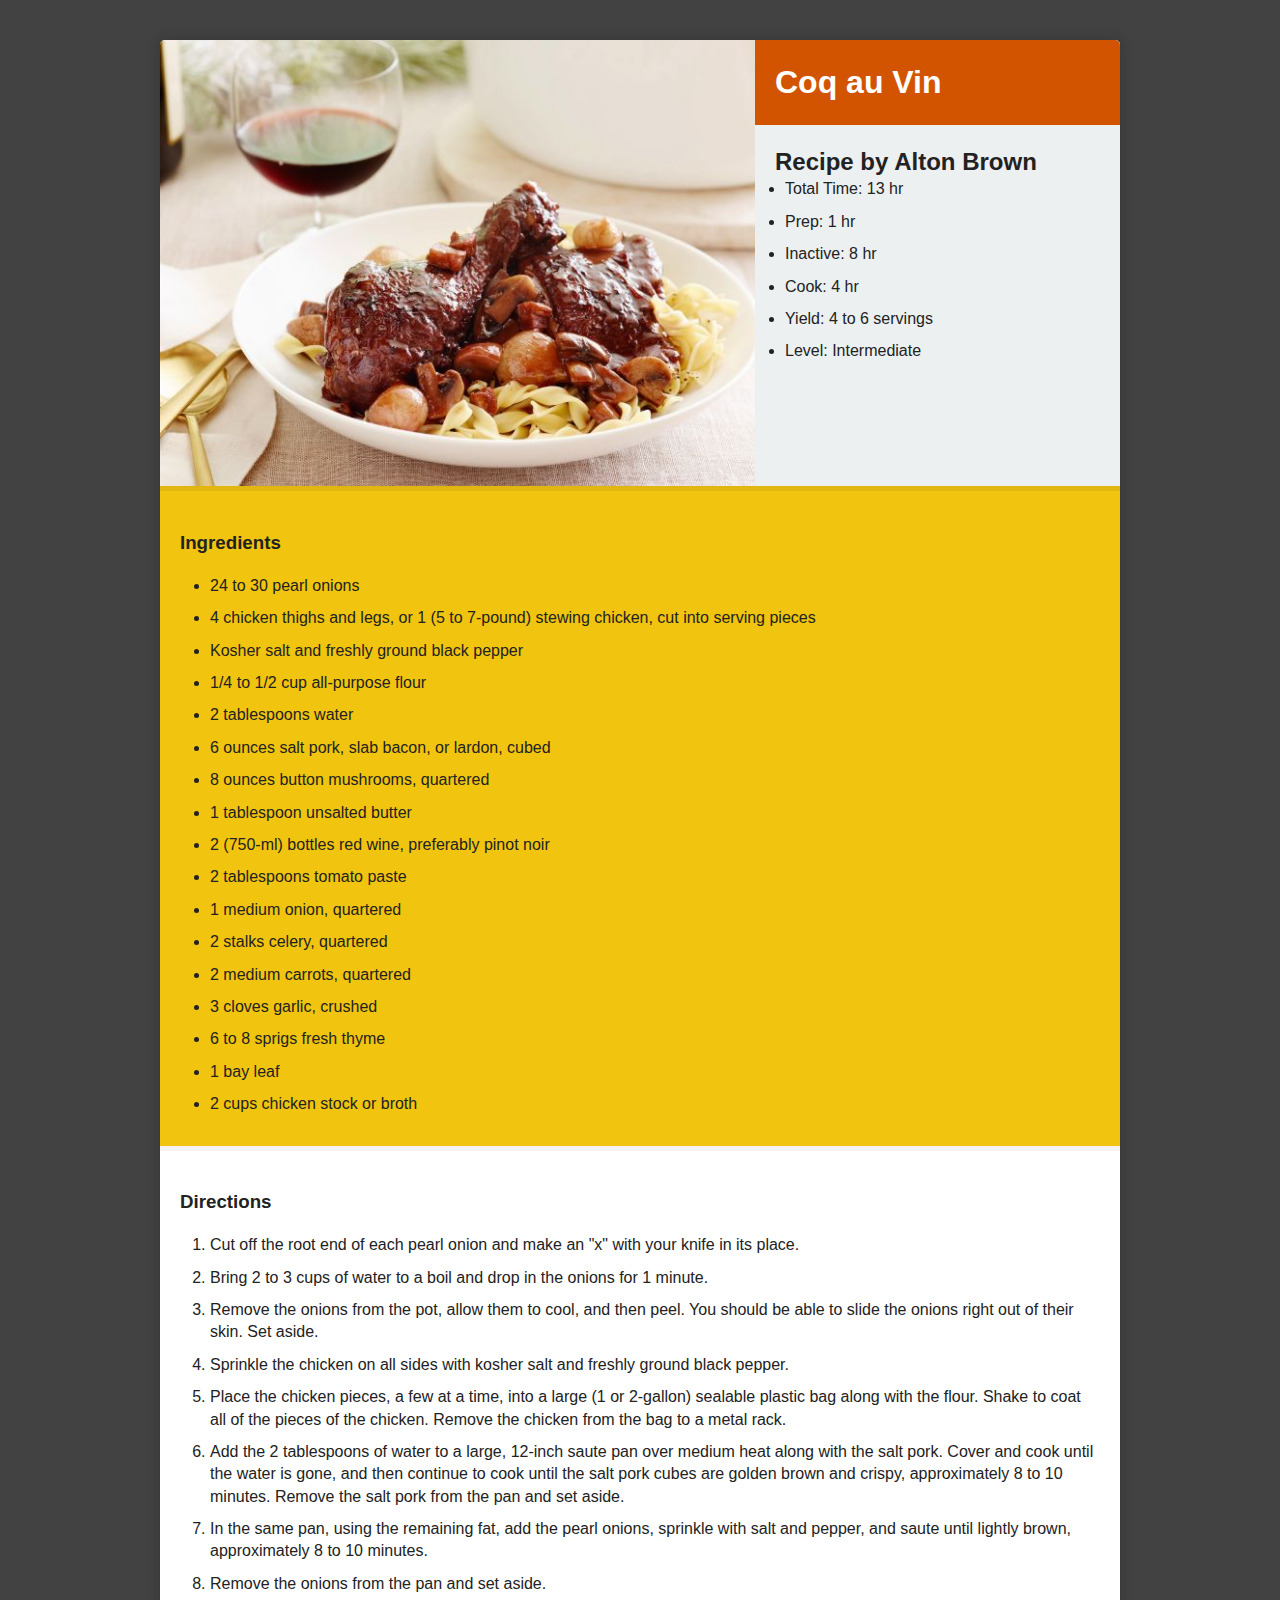
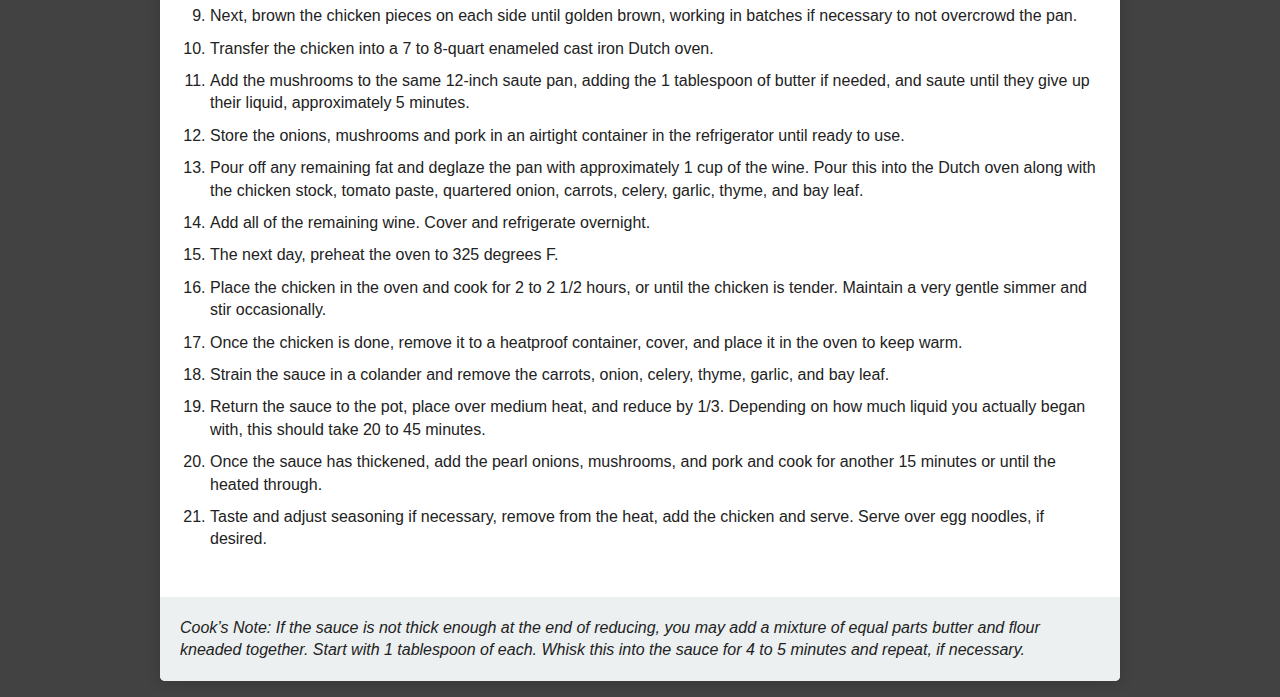
==== Week5/Homework/index.html @ 38131bc8 "week 5 init" ====
<!DOCTYPE html>
<!--[if lt IE 7]>      <html class="no-js lt-ie9 lt-ie8 lt-ie7"> <![endif]-->
<!--[if IE 7]>         <html class="no-js lt-ie9 lt-ie8"> <![endif]-->
<!--[if IE 8]>         <html class="no-js lt-ie9"> <![endif]-->
<!--[if gt IE 8]><!--> <html class="no-js"> <!--<![endif]-->
    <head>
        <meta charset="utf-8">
        <meta http-equiv="X-UA-Compatible" content="IE=edge">
        <title>Coq au Vin</title>
        <meta name="description" content="">
        <meta name="viewport" content="width=device-width, initial-scale=1">

        <!-- Place favicon.ico and apple-touch-icon.png in the root directory -->

        <link rel="stylesheet" href="css/normalize.css">
        <link rel="stylesheet" href="css/main.css">
        <link href="https://maxcdn.bootstrapcdn.com/font-awesome/4.2.0/css/font-awesome.min.css" rel="stylesheet">
        <script src="js/vendor/modernizr-2.6.2.min.js"></script>
    </head>
    <body>
      <div class="wrap">
        <article class="recipe" id="recipe-1">
          <img src="img/cav.jpeg"></img>
          <!-- Food Network: http://www.foodnetwork.com/recipes/alton-brown/coq-au-vin-recipe.html-->
          <section class="recipe-meta">
            <h1>
              <a href="http://www.foodnetwork.com/recipes/alton-brown/coq-au-vin-recipe.html">
                Coq au Vin
              </a>
            </h1>
            <h2>Recipe by Alton Brown</h2>


            <ul id="recipe-time">
              <li>Total Time: 13 hr</li>
              <li>Prep: 1 hr</li>
              <li>Inactive: 8 hr</li>
              <li>Cook: 4 hr</li>
            </ul>
            <ul>
              <li>Yield: 4 to 6 servings</li>
              <li>Level: Intermediate</li>
            </ul>
          </section>

          <section class="ingredients">
            <h3>Ingredients</h3>

            <ul id="ingredients">
              <li>24 to 30 pearl onions</li>
              <li>4 chicken thighs and legs, or 1 (5 to 7-pound) stewing chicken, cut into serving pieces</li>
              <li>Kosher salt and freshly ground black pepper</li>
              <li>1/4 to 1/2 cup all-purpose flour</li>
              <li>2 tablespoons water</li>
              <li>6 ounces salt pork, slab bacon, or lardon, cubed</li>
              <li>8 ounces button mushrooms, quartered</li>
              <li>1 tablespoon unsalted butter</li>
              <li>2 (750-ml) bottles red wine, preferably pinot noir</li>
              <li>2 tablespoons tomato paste</li>
              <li>1 medium onion, quartered</li>
              <li>2 stalks celery, quartered</li>
              <li>2 medium carrots, quartered</li>
              <li>3 cloves garlic, crushed</li>
              <li>6 to 8 sprigs fresh thyme</li>
              <li>1 bay leaf</li>
              <li>2 cups chicken stock or broth</li>
            </ul>
          </section>


          <section class="directions">
            <h3>Directions</h3>

            <ol>
              <li>Cut off the root end of each pearl onion and make an "x" with your knife in its place.</li>
              <li>Bring 2 to 3 cups of water to a boil and drop in the onions for 1 minute.</li>
              <li>Remove the onions from the pot, allow them to cool, and then peel. You should be able to slide the onions right out of their skin. Set aside.</li>
              <li>Sprinkle the chicken on all sides with kosher salt and freshly ground black pepper.</li>
              <li>Place the chicken pieces, a few at a time, into a large (1 or 2-gallon) sealable plastic bag along with the flour. Shake to coat all of the pieces of the chicken. Remove the chicken from the bag to a metal rack.</li>
              <li>Add the 2 tablespoons of water to a large, 12-inch saute pan over medium heat along with the salt pork. Cover and cook until the water is gone, and then continue to cook until the salt pork cubes are golden brown and crispy, approximately 8 to 10 minutes. Remove the salt pork from the pan and set aside.</li>
              <li>In the same pan, using the remaining fat, add the pearl onions, sprinkle with salt and pepper, and saute until lightly brown, approximately 8 to 10 minutes.</li>
              <li>Remove the onions from the pan and set aside.</li>
              <li>Next, brown the chicken pieces on each side until golden brown, working in batches if necessary to not overcrowd the pan.</li>
              <li>Transfer the chicken into a 7 to 8-quart enameled cast iron Dutch oven.</li>
              <li>Add the mushrooms to the same 12-inch saute pan, adding the 1 tablespoon of butter if needed, and saute until they give up their liquid, approximately 5 minutes.</li>
              <li>Store the onions, mushrooms and pork in an airtight container in the refrigerator until ready to use.</li>
              <li>Pour off any remaining fat and deglaze the pan with approximately 1 cup of the wine. Pour this into the Dutch oven along with the chicken stock, tomato paste, quartered onion, carrots, celery, garlic, thyme, and bay leaf.</li>
              <li>Add all of the remaining wine. Cover and refrigerate overnight.</li>
              <li>The next day, preheat the oven to 325 degrees F.</li>
              <li>Place the chicken in the oven and cook for 2 to 2 1/2 hours, or until the chicken is tender. Maintain a very gentle simmer and stir occasionally.</li>
              <li>Once the chicken is done, remove it to a heatproof container, cover, and place it in the oven to keep warm.</li>
              <li>Strain the sauce in a colander and remove the carrots, onion, celery, thyme, garlic, and bay leaf.</li>
              <li>Return the sauce to the pot, place over medium heat, and reduce by 1/3. Depending on how much liquid you actually began with, this should take 20 to 45 minutes.</li>
              <li>Once the sauce has thickened, add the pearl onions, mushrooms, and pork and cook for another 15 minutes or until the heated through.</li>
              <li>Taste and adjust seasoning if necessary, remove from the heat, add the chicken and serve. Serve over egg noodles, if desired.</li>
            </ol>
          </section>

          <p class="note"><em>
            Cook’s Note: If the sauce is not thick enough at the end of reducing, you may add a mixture of equal parts butter and flour kneaded together. Start with 1 tablespoon of each. Whisk this into the sauce for 4 to 5 minutes and repeat, if necessary.
          </em></p>

        </article>

      </div>
        <script src="https://ajax.googleapis.com/ajax/libs/jquery/1.10.2/jquery.min.js"></script>
        <script>window.jQuery || document.write('<script src="js/vendor/jquery-1.10.2.min.js"><\/script>')</script>
        <script src="js/plugins.js"></script>
        <script src="js/main.js"></script>

    </body>
</html>
---- Week5/Homework/css/main.css ----
/*! HTML5 Boilerplate v4.3.0 | MIT License | http://h5bp.com/ */

/*
 * What follows is the result of much research on cross-browser styling.
 * Credit left inline and big thanks to Nicolas Gallagher, Jonathan Neal,
 * Kroc Camen, and the H5BP dev community and team.
 */

/* ==========================================================================
   Base styles: opinionated defaults
   ========================================================================== */

html,
button,
input,
select,
textarea {
    color: #222;
}

html {
    font-size: 1em;
    line-height: 1.4;
}

/*
 * Remove text-shadow in selection highlight: h5bp.com/i
 * These selection rule sets have to be separate.
 * Customize the background color to match your design.
 */

::-moz-selection {
    background: #b3d4fc;
    text-shadow: none;
}

::selection {
    background: #b3d4fc;
    text-shadow: none;
}

/*
 * A better looking default horizontal rule
 */

hr {
    display: block;
    height: 1px;
    border: 0;
    border-top: 1px solid #ccc;
    margin: 1em 0;
    padding: 0;
}

/*
 * Remove the gap between images, videos, audio and canvas and the bottom of
 * their containers: h5bp.com/i/440
 */

audio,
canvas,
img,
video {
    vertical-align: middle;
}

/*
 * Remove default fieldset styles.
 */

fieldset {
    border: 0;
    margin: 0;
    padding: 0;
}

/*
 * Allow only vertical resizing of textareas.
 */

textarea {
    resize: vertical;
}

/* ==========================================================================
   Browse Happy prompt
   ========================================================================== */

.browsehappy {
    margin: 0.2em 0;
    background: #ccc;
    color: #000;
    padding: 0.2em 0;
}

/* ==========================================================================
   Author's custom styles
   ========================================================================== */

body {
  background: #424242;
}

.wrap {
  margin: 0 auto;
  width: 960px;
}

.recipe {
  background: #fff;
  border-radius: 5px;
  box-shadow: 0 0 15px rgba(0,0,0,.2);
  margin-top: 40px;
}

.recipe img {
  display: block;
  width: 595px;
  float: left;
  border-top-left-radius: 5px;
}

.recipe-meta {
  float: left;
  width: 365px;
  height: 446px;
  background: #ecf0f1;
  border-top-right-radius: 5px;
}

.recipe-meta h1 {
  background: #d35400;
  padding: 20px;
  margin: 0;
  color: #fff;
  border-top-right-radius: 5px;
}

.recipe-meta a {
  color: #fff;
  text-decoration: none;
}

.recipe-meta h2, .recipe-meta p {
  margin: 20px 0 0 0;
  padding: 0 20px;
}

.ingredients {
  clear: both;
  padding: 20px;
  background: #f1c40f;
  border-top: 5px solid #e1b70f;
}

.directions {
  padding: 20px;
  border-top: 5px solid #f3f3f3;
}

ul, ol {
  padding: 0;
  margin: 0 0 0 30px;
}

li {
  margin: 0 0 10px 0;
  padding: 0;
}

.note {
  background: #ecf0f1;
  padding: 20px;
  border-bottom-left-radius: 5px;
  border-bottom-right-radius: 5px;
}








/* ==========================================================================
   Helper classes
   ========================================================================== */

/*
 * Image replacement
 */

.ir {
    background-color: transparent;
    border: 0;
    overflow: hidden;
    /* IE 6/7 fallback */
    *text-indent: -9999px;
}

.ir:before {
    content: "";
    display: block;
    width: 0;
    height: 150%;
}

/*
 * Hide from both screenreaders and browsers: h5bp.com/u
 */

.hidden {
    display: none !important;
    visibility: hidden;
}

/*
 * Hide only visually, but have it available for screenreaders: h5bp.com/v
 */

.visuallyhidden {
    border: 0;
    clip: rect(0 0 0 0);
    height: 1px;
    margin: -1px;
    overflow: hidden;
    padding: 0;
    position: absolute;
    width: 1px;
}

/*
 * Extends the .visuallyhidden class to allow the element to be focusable
 * when navigated to via the keyboard: h5bp.com/p
 */

.visuallyhidden.focusable:active,
.visuallyhidden.focusable:focus {
    clip: auto;
    height: auto;
    margin: 0;
    overflow: visible;
    position: static;
    width: auto;
}

/*
 * Hide visually and from screenreaders, but maintain layout
 */

.invisible {
    visibility: hidden;
}

/*
 * Clearfix: contain floats
 *
 * For modern browsers
 * 1. The space content is one way to avoid an Opera bug when the
 *    `contenteditable` attribute is included anywhere else in the document.
 *    Otherwise it causes space to appear at the top and bottom of elements
 *    that receive the `clearfix` class.
 * 2. The use of `table` rather than `block` is only necessary if using
 *    `:before` to contain the top-margins of child elements.
 */

.clearfix:before,
.clearfix:after {
    content: " "; /* 1 */
    display: table; /* 2 */
}

.clearfix:after {
    clear: both;
}

/*
 * For IE 6/7 only
 * Include this rule to trigger hasLayout and contain floats.
 */

.clearfix {
    *zoom: 1;
}

/* ==========================================================================
   EXAMPLE Media Queries for Responsive Design.
   These examples override the primary ('mobile first') styles.
   Modify as content requires.
   ========================================================================== */

@media only screen and (min-width: 35em) {
    /* Style adjustments for viewports that meet the condition */
}

@media print,
       (-o-min-device-pixel-ratio: 5/4),
       (-webkit-min-device-pixel-ratio: 1.25),
       (min-resolution: 120dpi) {
    /* Style adjustments for high resolution devices */
}

/* ==========================================================================
   Print styles.
   Inlined to avoid required HTTP connection: h5bp.com/r
   ========================================================================== */

@media print {
    * {
        background: transparent !important;
        color: #000 !important; /* Black prints faster: h5bp.com/s */
        box-shadow: none !important;
        text-shadow: none !important;
    }

    a,
    a:visited {
        text-decoration: underline;
    }

    a[href]:after {
        content: " (" attr(href) ")";
    }

    abbr[title]:after {
        content: " (" attr(title) ")";
    }

    /*
     * Don't show links for images, or javascript/internal links
     */

    .ir a:after,
    a[href^="javascript:"]:after,
    a[href^="#"]:after {
        content: "";
    }

    pre,
    blockquote {
        border: 1px solid #999;
        page-break-inside: avoid;
    }

    thead {
        display: table-header-group; /* h5bp.com/t */
    }

    tr,
    img {
        page-break-inside: avoid;
    }

    img {
        max-width: 100% !important;
    }

    @page {
        margin: 0.5cm;
    }

    p,
    h2,
    h3 {
        orphans: 3;
        widows: 3;
    }

    h2,
    h3 {
        page-break-after: avoid;
    }
}
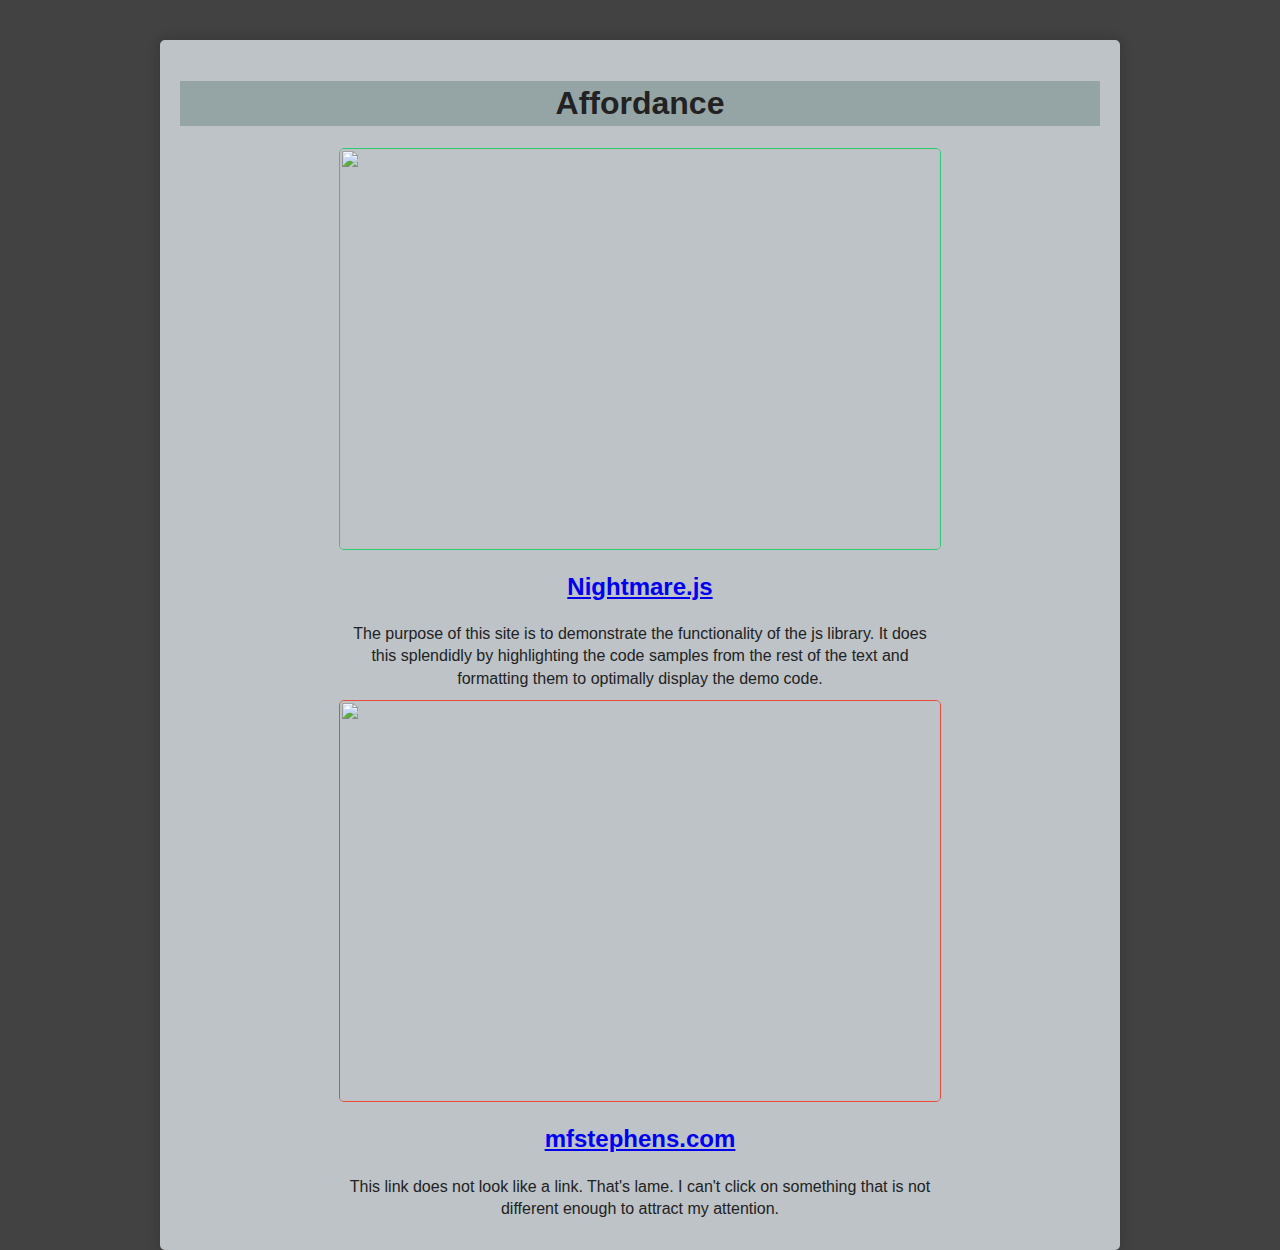
==== commit 81894461: "work done during lab" ====
--- a/Week5/Homework/index.html
+++ b/Week5/Homework/index.html
@@ -6,7 +6,7 @@
     <head>
         <meta charset="utf-8">
         <meta http-equiv="X-UA-Compatible" content="IE=edge">
-        <title>Coq au Vin</title>
+        <title>Design Principles</title>
         <meta name="description" content="">
         <meta name="viewport" content="width=device-width, initial-scale=1">
 
@@ -19,86 +19,28 @@
     </head>
     <body>
       <div class="wrap">
-        <article class="recipe" id="recipe-1">
-          <img src="img/cav.jpeg"></img>
-          <!-- Food Network: http://www.foodnetwork.com/recipes/alton-brown/coq-au-vin-recipe.html-->
-          <section class="recipe-meta">
-            <h1>
-              <a href="http://www.foodnetwork.com/recipes/alton-brown/coq-au-vin-recipe.html">
-                Coq au Vin
-              </a>
-            </h1>
-            <h2>Recipe by Alton Brown</h2>
+        <article class="design-principle">
+          <h1>Affordance</h1>
 
+          <img class="good" src="http://images.sciencedaily.com/2014/01/140127164807-large.jpg" />
+          <h2>
+            <a href="http://www.nightmarejs.org/">
+              Nightmare.js
+            </a>
+          </h2>
+          <p>
+            The purpose of this site is to demonstrate the functionality of the js library. It does this splendidly by highlighting the code samples from the rest of the text and formatting them to optimally display the demo code.
+          </p>
 
-            <ul id="recipe-time">
-              <li>Total Time: 13 hr</li>
-              <li>Prep: 1 hr</li>
-              <li>Inactive: 8 hr</li>
-              <li>Cook: 4 hr</li>
-            </ul>
-            <ul>
-              <li>Yield: 4 to 6 servings</li>
-              <li>Level: Intermediate</li>
-            </ul>
-          </section>
-
-          <section class="ingredients">
-            <h3>Ingredients</h3>
-
-            <ul id="ingredients">
-              <li>24 to 30 pearl onions</li>
-              <li>4 chicken thighs and legs, or 1 (5 to 7-pound) stewing chicken, cut into serving pieces</li>
-              <li>Kosher salt and freshly ground black pepper</li>
-              <li>1/4 to 1/2 cup all-purpose flour</li>
-              <li>2 tablespoons water</li>
-              <li>6 ounces salt pork, slab bacon, or lardon, cubed</li>
-              <li>8 ounces button mushrooms, quartered</li>
-              <li>1 tablespoon unsalted butter</li>
-              <li>2 (750-ml) bottles red wine, preferably pinot noir</li>
-              <li>2 tablespoons tomato paste</li>
-              <li>1 medium onion, quartered</li>
-              <li>2 stalks celery, quartered</li>
-              <li>2 medium carrots, quartered</li>
-              <li>3 cloves garlic, crushed</li>
-              <li>6 to 8 sprigs fresh thyme</li>
-              <li>1 bay leaf</li>
-              <li>2 cups chicken stock or broth</li>
-            </ul>
-          </section>
-
-
-          <section class="directions">
-            <h3>Directions</h3>
-
-            <ol>
-              <li>Cut off the root end of each pearl onion and make an "x" with your knife in its place.</li>
-              <li>Bring 2 to 3 cups of water to a boil and drop in the onions for 1 minute.</li>
-              <li>Remove the onions from the pot, allow them to cool, and then peel. You should be able to slide the onions right out of their skin. Set aside.</li>
-              <li>Sprinkle the chicken on all sides with kosher salt and freshly ground black pepper.</li>
-              <li>Place the chicken pieces, a few at a time, into a large (1 or 2-gallon) sealable plastic bag along with the flour. Shake to coat all of the pieces of the chicken. Remove the chicken from the bag to a metal rack.</li>
-              <li>Add the 2 tablespoons of water to a large, 12-inch saute pan over medium heat along with the salt pork. Cover and cook until the water is gone, and then continue to cook until the salt pork cubes are golden brown and crispy, approximately 8 to 10 minutes. Remove the salt pork from the pan and set aside.</li>
-              <li>In the same pan, using the remaining fat, add the pearl onions, sprinkle with salt and pepper, and saute until lightly brown, approximately 8 to 10 minutes.</li>
-              <li>Remove the onions from the pan and set aside.</li>
-              <li>Next, brown the chicken pieces on each side until golden brown, working in batches if necessary to not overcrowd the pan.</li>
-              <li>Transfer the chicken into a 7 to 8-quart enameled cast iron Dutch oven.</li>
-              <li>Add the mushrooms to the same 12-inch saute pan, adding the 1 tablespoon of butter if needed, and saute until they give up their liquid, approximately 5 minutes.</li>
-              <li>Store the onions, mushrooms and pork in an airtight container in the refrigerator until ready to use.</li>
-              <li>Pour off any remaining fat and deglaze the pan with approximately 1 cup of the wine. Pour this into the Dutch oven along with the chicken stock, tomato paste, quartered onion, carrots, celery, garlic, thyme, and bay leaf.</li>
-              <li>Add all of the remaining wine. Cover and refrigerate overnight.</li>
-              <li>The next day, preheat the oven to 325 degrees F.</li>
-              <li>Place the chicken in the oven and cook for 2 to 2 1/2 hours, or until the chicken is tender. Maintain a very gentle simmer and stir occasionally.</li>
-              <li>Once the chicken is done, remove it to a heatproof container, cover, and place it in the oven to keep warm.</li>
-              <li>Strain the sauce in a colander and remove the carrots, onion, celery, thyme, garlic, and bay leaf.</li>
-              <li>Return the sauce to the pot, place over medium heat, and reduce by 1/3. Depending on how much liquid you actually began with, this should take 20 to 45 minutes.</li>
-              <li>Once the sauce has thickened, add the pearl onions, mushrooms, and pork and cook for another 15 minutes or until the heated through.</li>
-              <li>Taste and adjust seasoning if necessary, remove from the heat, add the chicken and serve. Serve over egg noodles, if desired.</li>
-            </ol>
-          </section>
-
-          <p class="note"><em>
-            Cook’s Note: If the sauce is not thick enough at the end of reducing, you may add a mixture of equal parts butter and flour kneaded together. Start with 1 tablespoon of each. Whisk this into the sauce for 4 to 5 minutes and repeat, if necessary.
-          </em></p>
+          <img class="bad" src="http://images.sciencedaily.com/2014/01/140127164807-large.jpg" />
+          <h2>
+            <a href="http://mfstephens.com/">
+              mfstephens.com
+            </a>
+          </h2>
+          <p>
+            This link does not look like a link. That's lame. I can't click on something that is not different enough to attract my attention.
+          </p>
 
         </article>
 
--- a/Week5/Homework/css/main.css
+++ b/Week5/Homework/css/main.css
@@ -106,81 +106,40 @@
   width: 960px;
 }
 
-.recipe {
-  background: #fff;
+.design-principle {
+  background: #bdc3c7;
   border-radius: 5px;
   box-shadow: 0 0 15px rgba(0,0,0,.2);
   margin-top: 40px;
-}
-
-.recipe img {
-  display: block;
-  width: 595px;
-  float: left;
-  border-top-left-radius: 5px;
-}
-
-.recipe-meta {
-  float: left;
-  width: 365px;
-  height: 446px;
-  background: #ecf0f1;
-  border-top-right-radius: 5px;
-}
-
-.recipe-meta h1 {
-  background: #d35400;
   padding: 20px;
-  margin: 0;
-  color: #fff;
-  border-top-right-radius: 5px;
-}
-
-.recipe-meta a {
-  color: #fff;
-  text-decoration: none;
-}
-
-.recipe-meta h2, .recipe-meta p {
-  margin: 20px 0 0 0;
-  padding: 0 20px;
-}
-
-.ingredients {
-  clear: both;
-  padding: 20px;
-  background: #f1c40f;
-  border-top: 5px solid #e1b70f;
-}
-
-.directions {
-  padding: 20px;
-  border-top: 5px solid #f3f3f3;
-}
-
-ul, ol {
-  padding: 0;
-  margin: 0 0 0 30px;
-}
-
-li {
-  margin: 0 0 10px 0;
-  padding: 0;
-}
-
-.note {
-  background: #ecf0f1;
-  padding: 20px;
-  border-bottom-left-radius: 5px;
-  border-bottom-right-radius: 5px;
-}
-
-
-
-
-
-
-
+  text-align: center;
+}
+
+.design-principle img {
+  width: 600px;
+  height: 400px;
+  border-radius: 5px;
+  border-style: solid;
+  border-width: 1px;
+}
+
+.design-principle p {
+  width: 600px;
+  margin: auto;
+  padding-bottom: 10px;
+}
+
+.design-principle h1 {
+  background-color: #95a5a6;
+}
+
+.good {
+  border-color: #2ecc71;
+}
+
+.bad {
+  border-color: #e74c3c;
+}
 
 /* ==========================================================================
    Helper classes
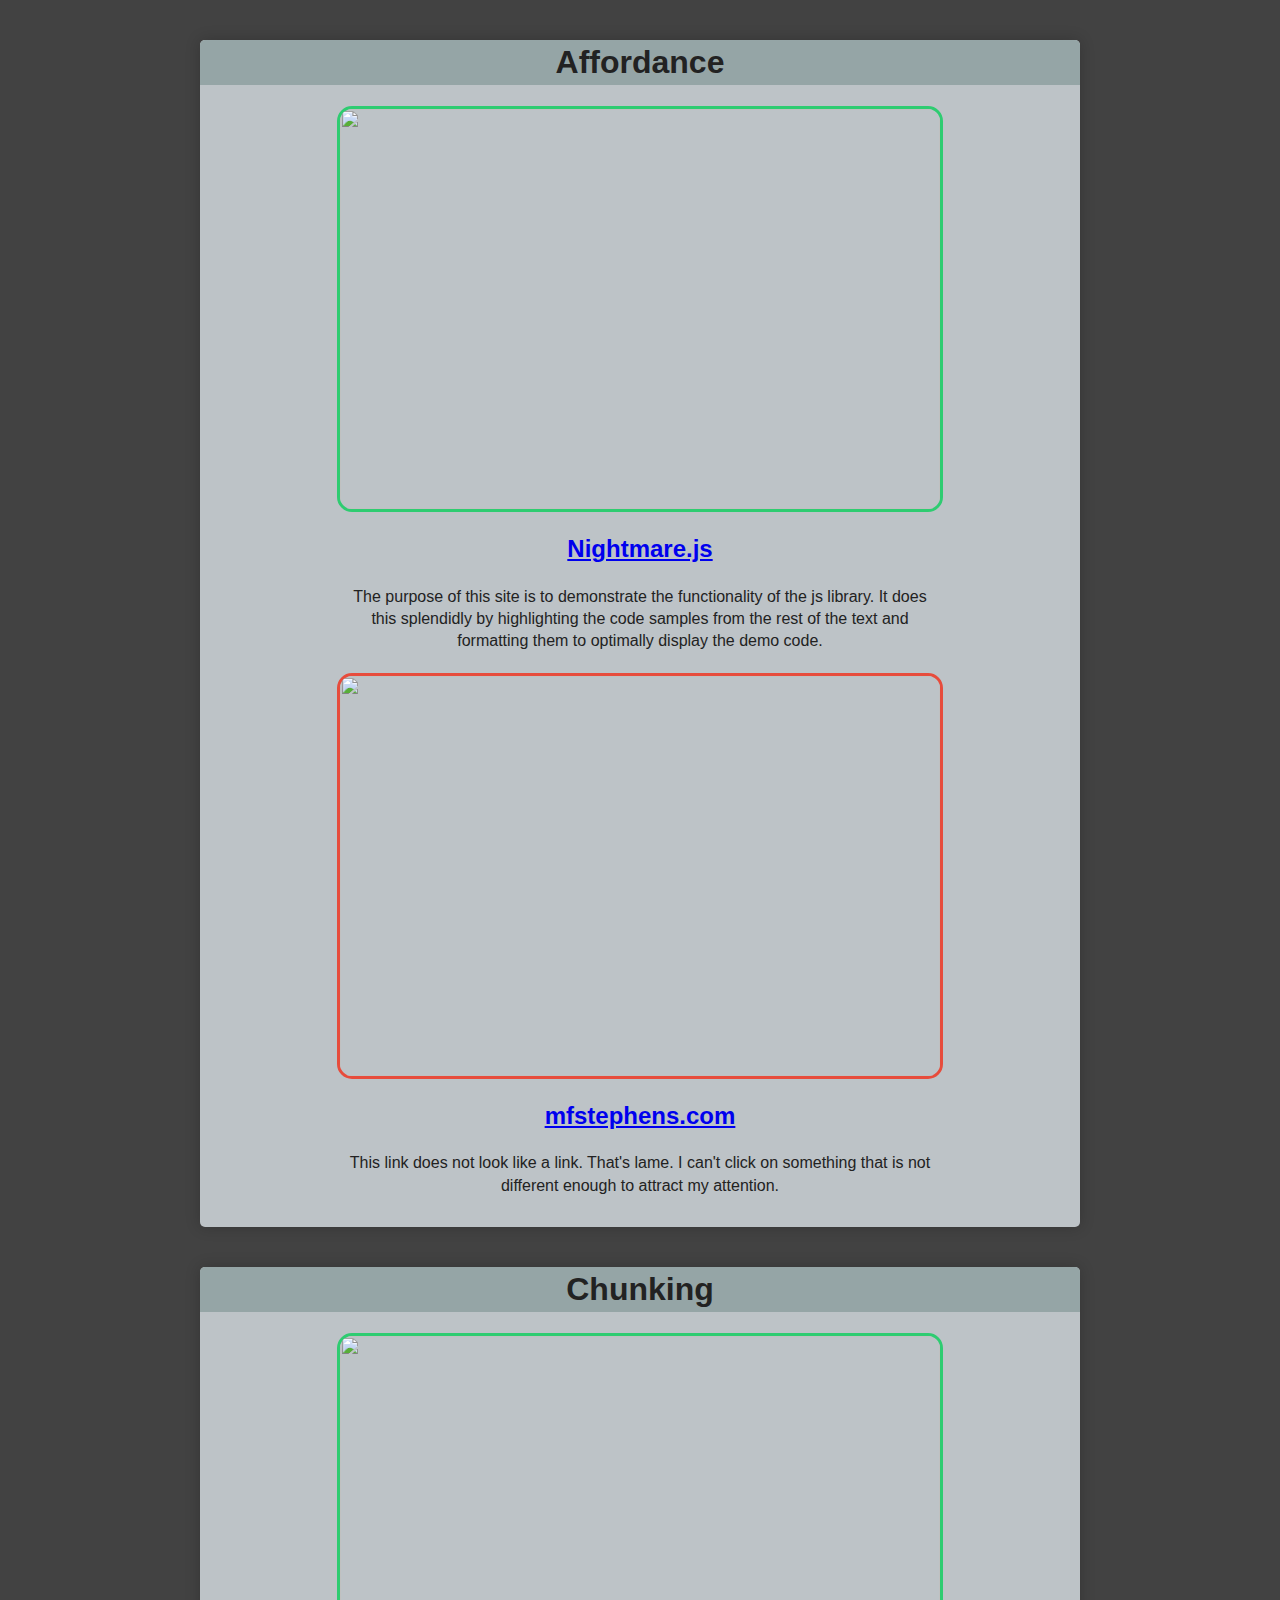
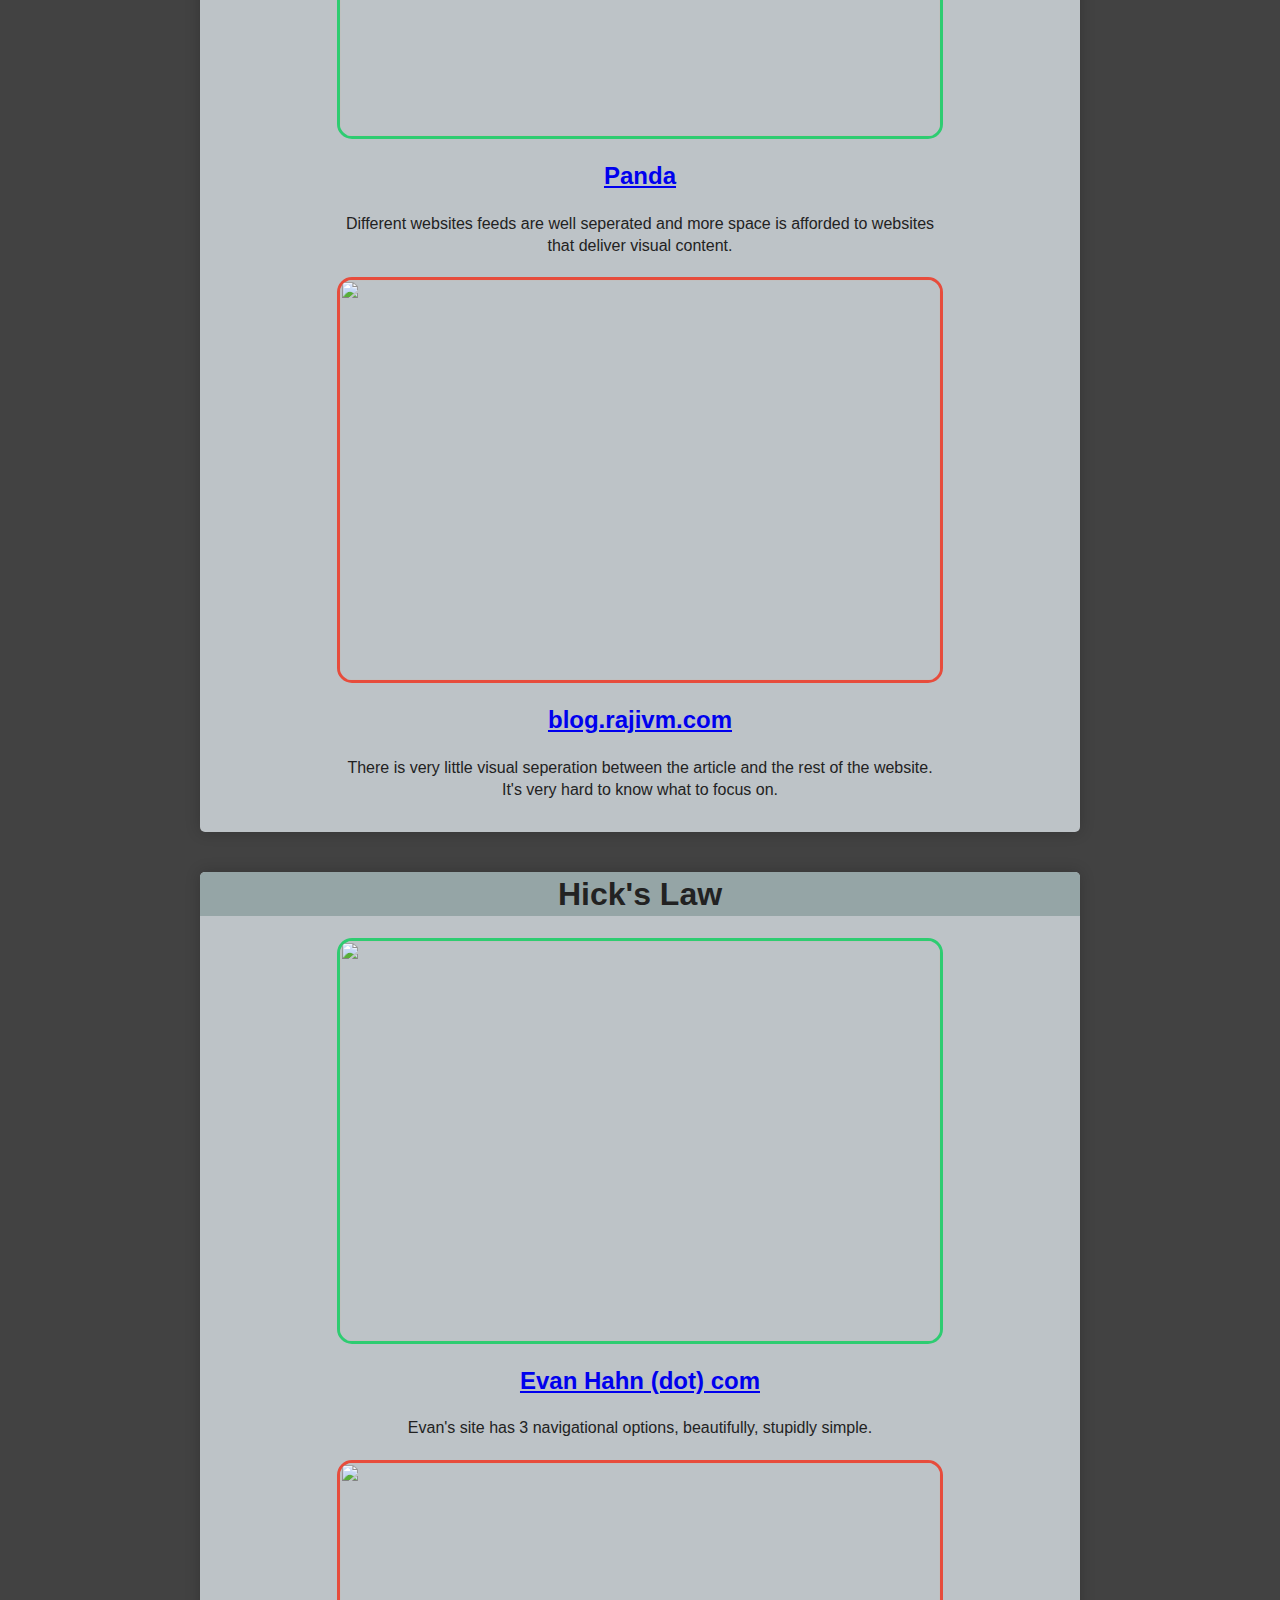
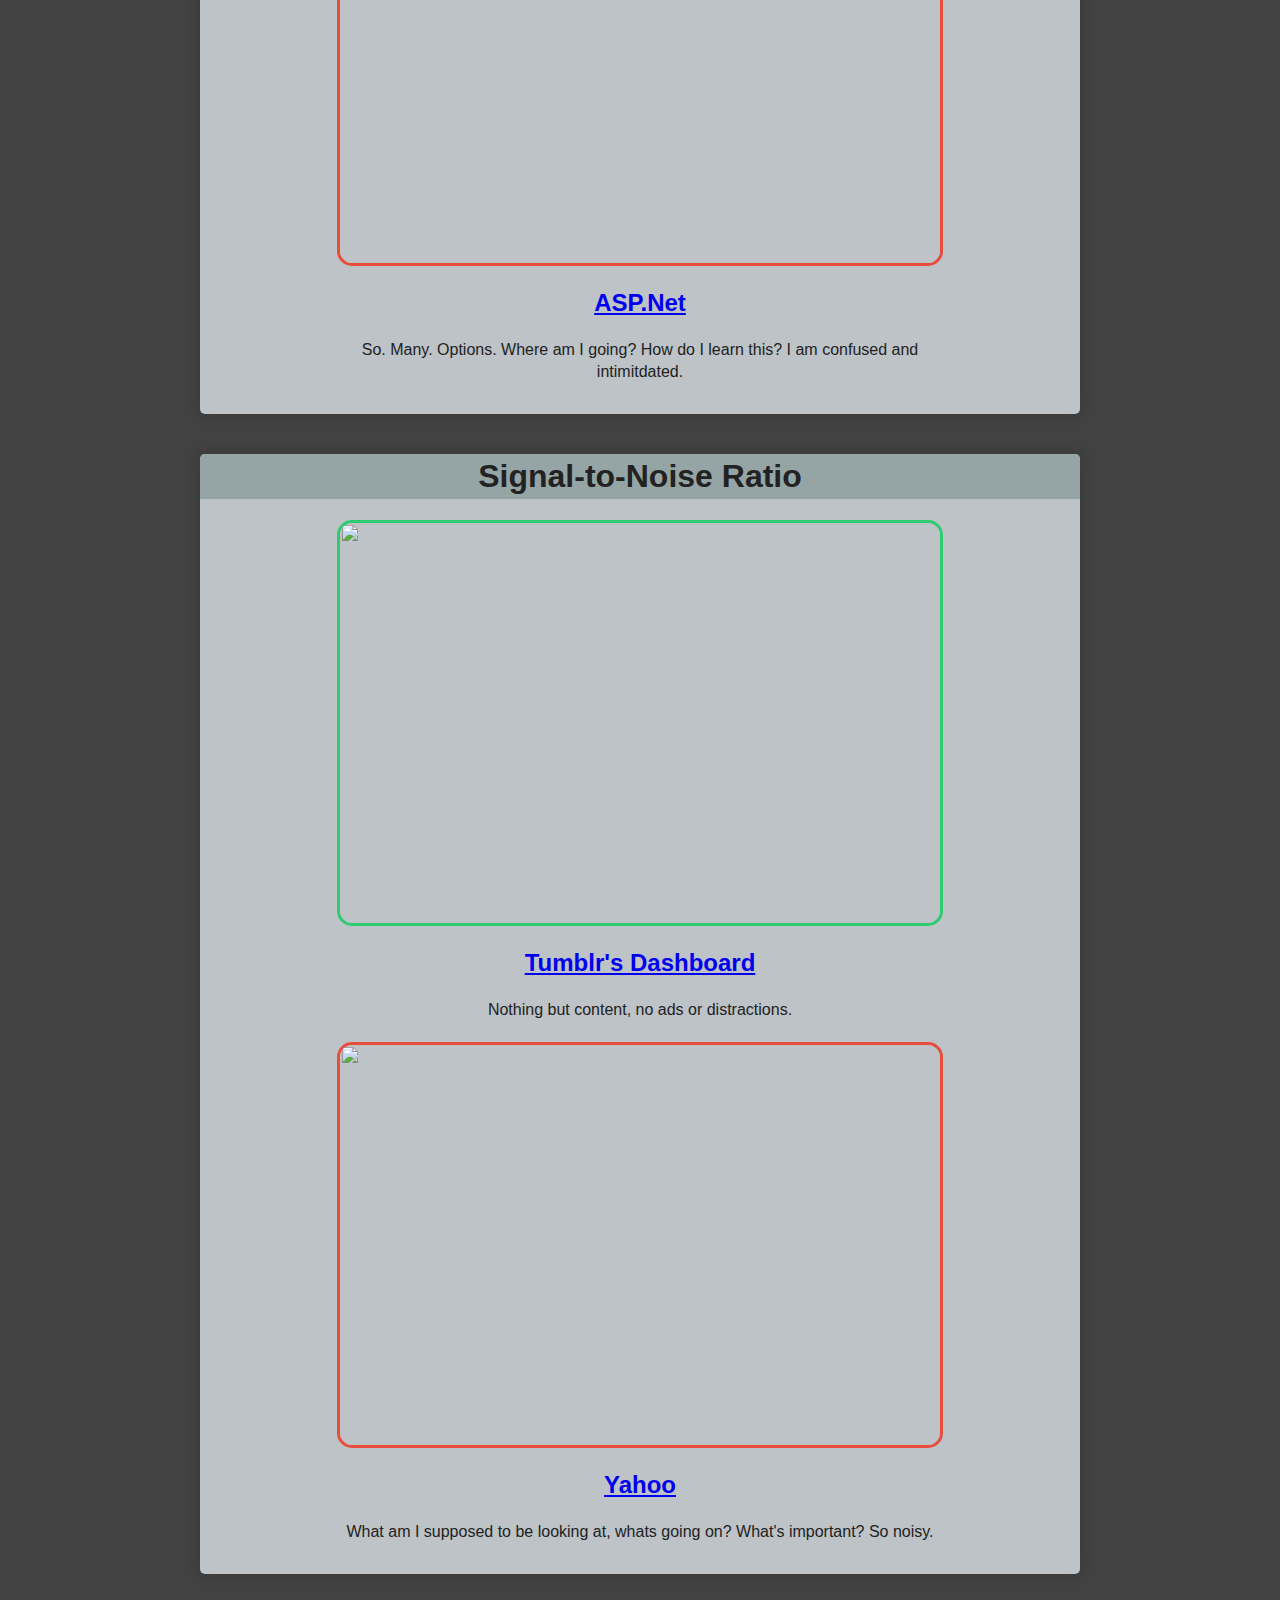
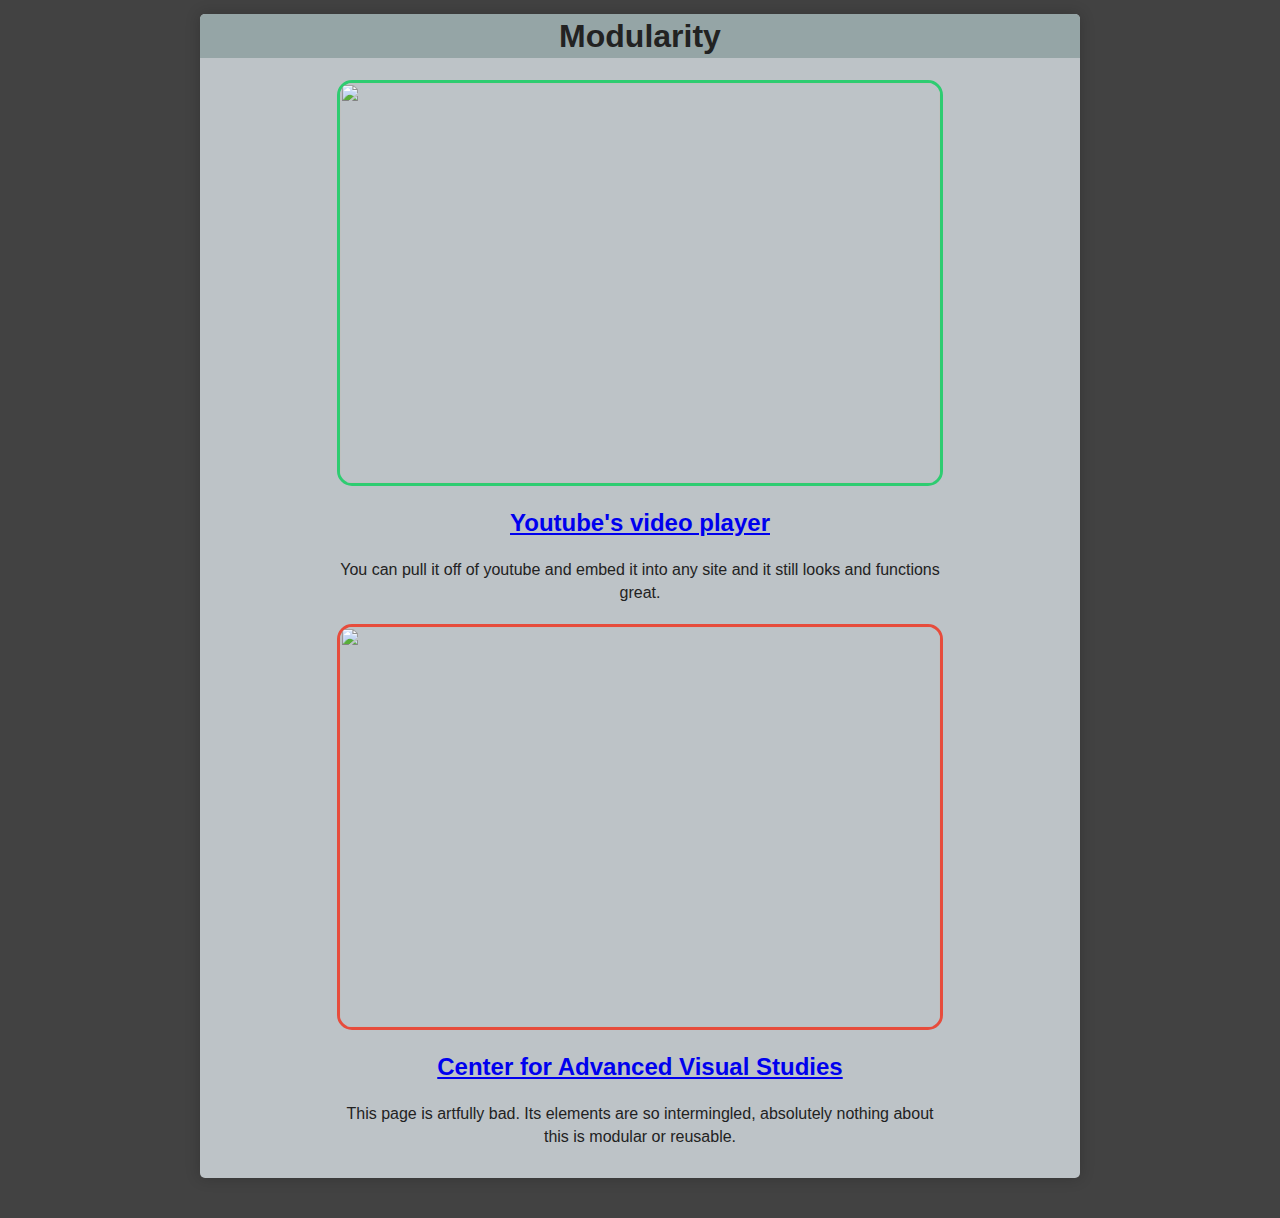
==== commit 2acbe944: "week 5 homework" ====
--- a/Week5/Homework/index.html
+++ b/Week5/Homework/index.html
@@ -22,7 +22,7 @@
         <article class="design-principle">
           <h1>Affordance</h1>
 
-          <img class="good" src="http://images.sciencedaily.com/2014/01/140127164807-large.jpg" />
+          <img class="good" src="img/nightmare.jpg" />
           <h2>
             <a href="http://www.nightmarejs.org/">
               Nightmare.js
@@ -32,7 +32,7 @@
             The purpose of this site is to demonstrate the functionality of the js library. It does this splendidly by highlighting the code samples from the rest of the text and formatting them to optimally display the demo code.
           </p>
 
-          <img class="bad" src="http://images.sciencedaily.com/2014/01/140127164807-large.jpg" />
+          <img class="bad" src="img/mfstephen.jpg" />
           <h2>
             <a href="http://mfstephens.com/">
               mfstephens.com
@@ -40,6 +40,106 @@
           </h2>
           <p>
             This link does not look like a link. That's lame. I can't click on something that is not different enough to attract my attention.
+          </p>
+
+        </article>
+
+        <article class="design-principle">
+          <h1>Chunking</h1>
+
+          <img class="good" src="img/panda.jpg" />
+          <h2>
+            <a href="http://usepanda.com/app/">
+              Panda
+            </a>
+          </h2>
+          <p>
+            Different websites feeds are well seperated and more space is afforded to websites that deliver visual content.
+          </p>
+
+          <img class="bad" src="img/blog.jpg" />
+          <h2>
+            <a href="https://blog.rajivm.com/mailgun-forwarding-spam.html">
+              blog.rajivm.com
+            </a>
+          </h2>
+          <p>
+            There is very little visual seperation between the article and the rest of the website. It's very hard to know what to focus on.
+          </p>
+
+        </article>
+
+        <article class="design-principle">
+          <h1>Hick's Law</h1>
+
+          <img class="good" src="img/evan.jpg" />
+          <h2>
+            <a href="http://evanhahn.com">
+              Evan Hahn (dot) com
+            </a>
+          </h2>
+          <p>
+            Evan's site has 3 navigational options, beautifully, stupidly simple.
+          </p>
+
+          <img class="bad" src="img/asp.jpg" />
+          <h2>
+            <a href="http://www.asp.net/">
+              ASP.Net
+            </a>
+          </h2>
+          <p>
+            So. Many. Options. Where am I going? How do I learn this? I am confused and intimitdated.
+          </p>
+
+        </article>
+
+        <article class="design-principle">
+          <h1>Signal-to-Noise Ratio</h1>
+
+          <img class="good" src="img/tumblr.jpg" />
+          <h2>
+            <a href="https://www.tumblr.com/dashboard">
+              Tumblr's Dashboard
+            </a>
+          </h2>
+          <p>
+            Nothing but content, no ads or distractions.
+          </p>
+
+          <img class="bad" src="img/yahoo.jpg" />
+          <h2>
+            <a href="https://www.yahoo.com/">
+              Yahoo
+            </a>
+          </h2>
+          <p>
+            What am I supposed to be looking at, whats going on? What's important? So noisy.
+          </p>
+
+        </article>
+
+        <article class="design-principle">
+          <h1>Modularity</h1>
+
+          <img class="good" src="img/youtube.jpg" />
+          <h2>
+            <a href=" www.youtube.com">
+              Youtube's video player
+            </a>
+          </h2>
+          <p>
+            You can pull it off of youtube and embed it into any site and it still looks and functions great.
+          </p>
+
+          <img class="bad" src="img/disgusting.jpg" />
+          <h2>
+            <a href="http://cavs.mit.edu/">
+              Center for Advanced Visual Studies
+            </a>
+          </h2>
+          <p>
+            This page is artfully bad. Its elements are so intermingled, absolutely nothing about this is modular or reusable.
           </p>
 
         </article>
--- a/Week5/Homework/css/main.css
+++ b/Week5/Homework/css/main.css
@@ -110,26 +110,28 @@
   background: #bdc3c7;
   border-radius: 5px;
   box-shadow: 0 0 15px rgba(0,0,0,.2);
-  margin-top: 40px;
-  padding: 20px;
+  margin: 40px 40px;
   text-align: center;
+  padding-bottom: 10px;
 }
 
 .design-principle img {
   width: 600px;
   height: 400px;
-  border-radius: 5px;
+  border-radius: 15px;
   border-style: solid;
-  border-width: 1px;
+  border-width: 3px;
 }
 
 .design-principle p {
   width: 600px;
   margin: auto;
-  padding-bottom: 10px;
+  padding-bottom: 20px;
 }
 
 .design-principle h1 {
+  border-top-left-radius: 5px;
+  border-top-right-radius: 5px;
   background-color: #95a5a6;
 }
 
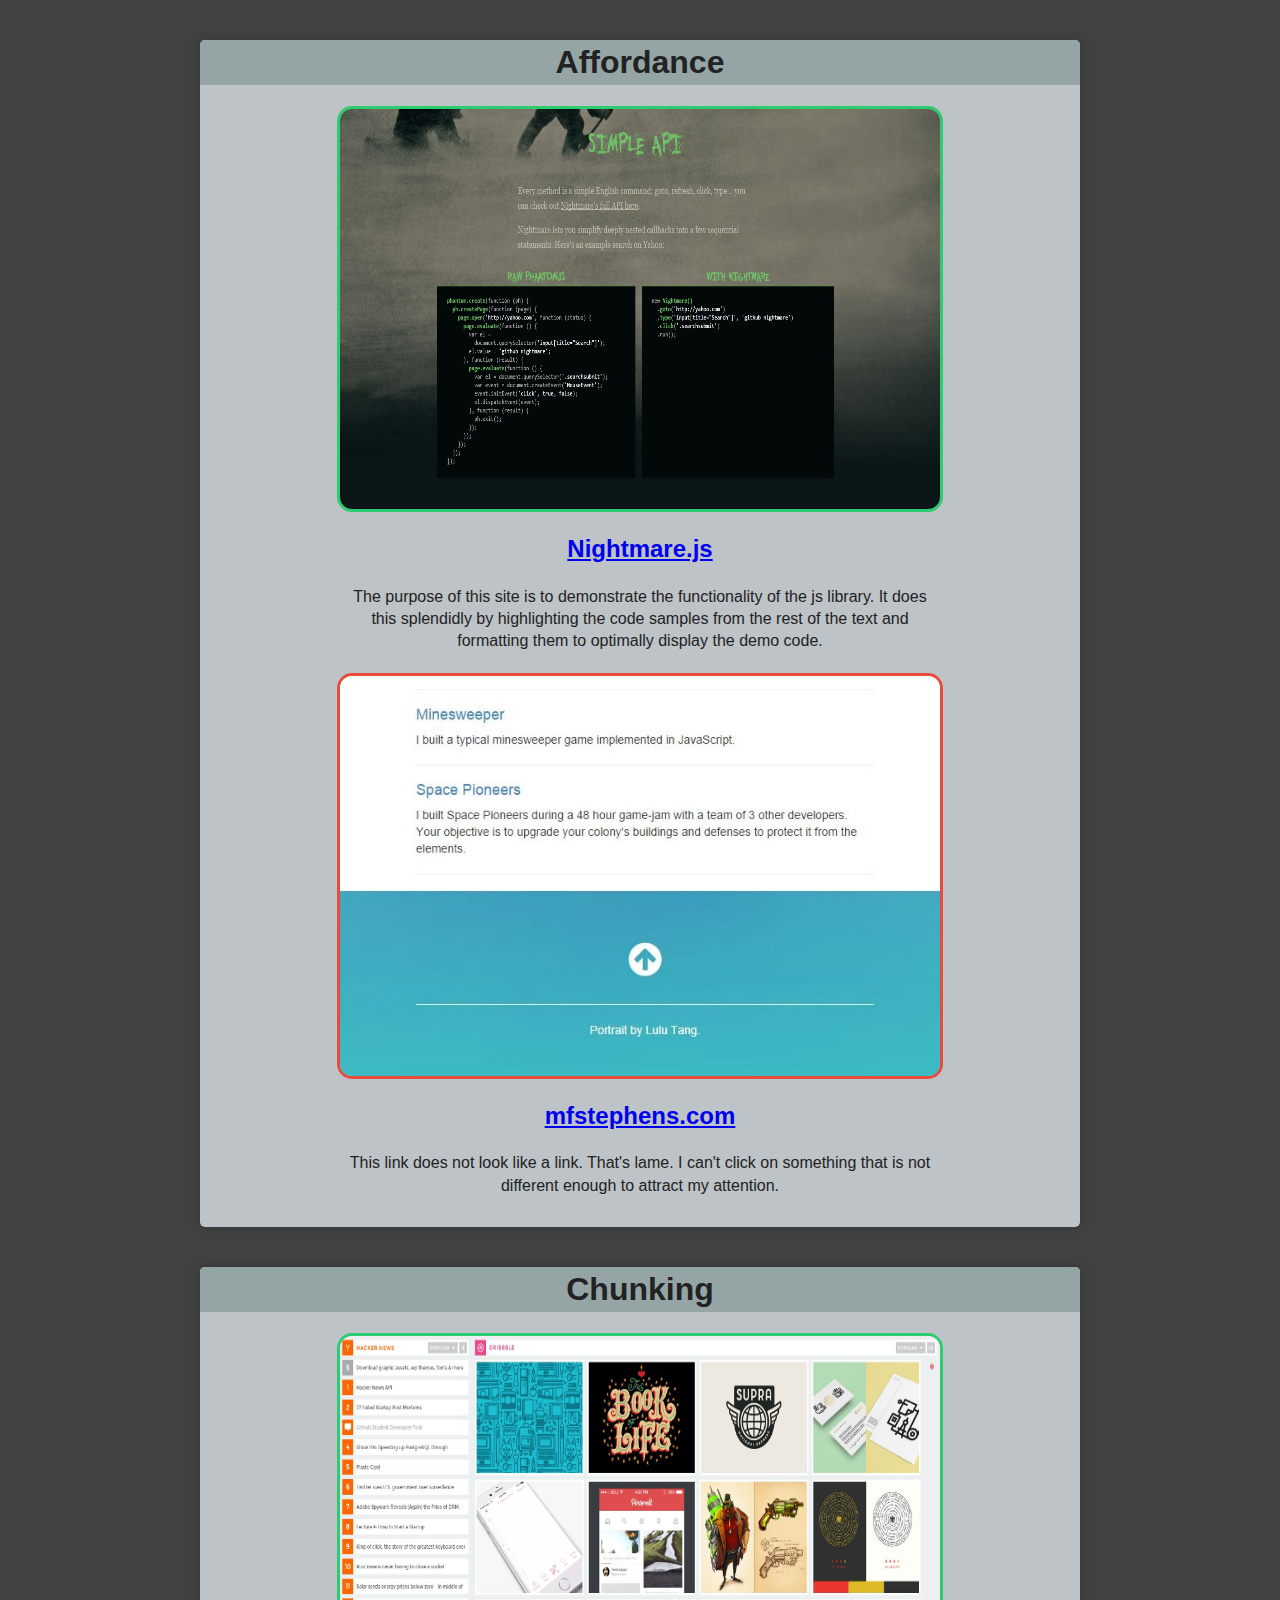
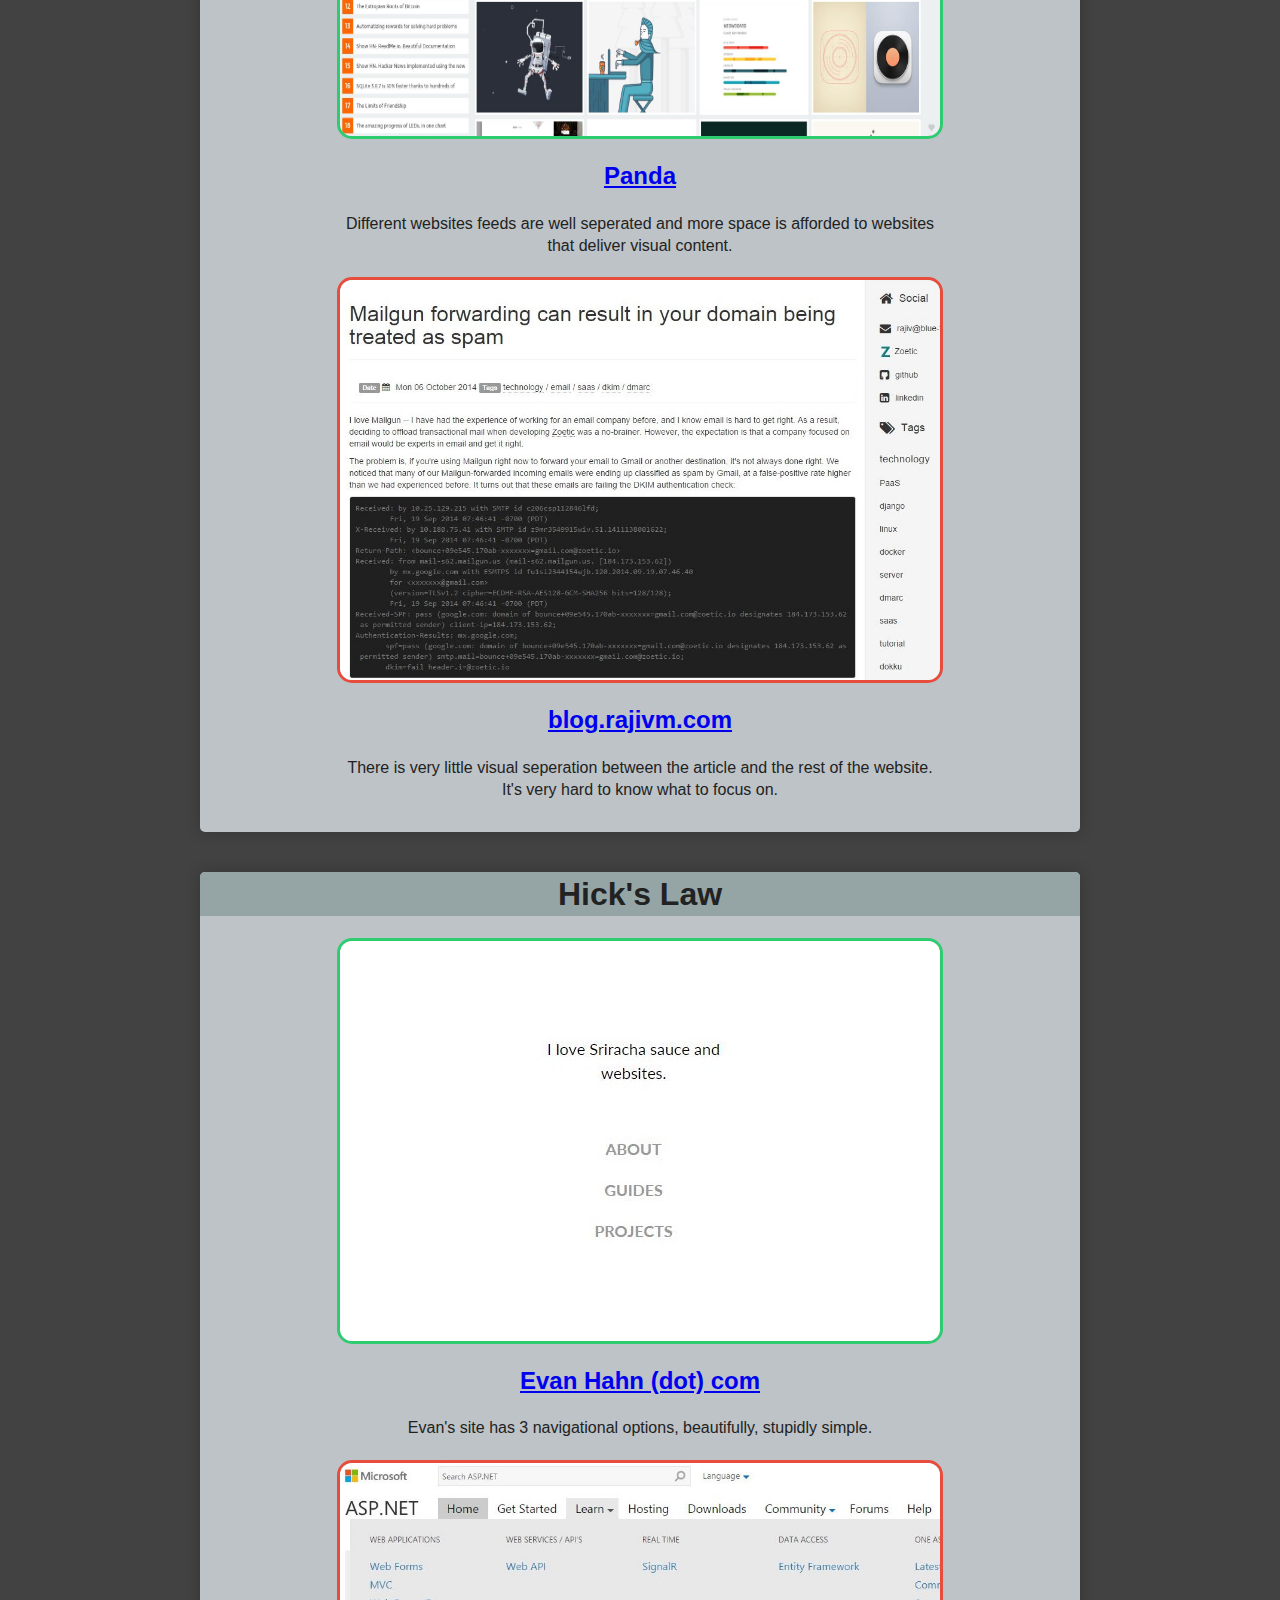
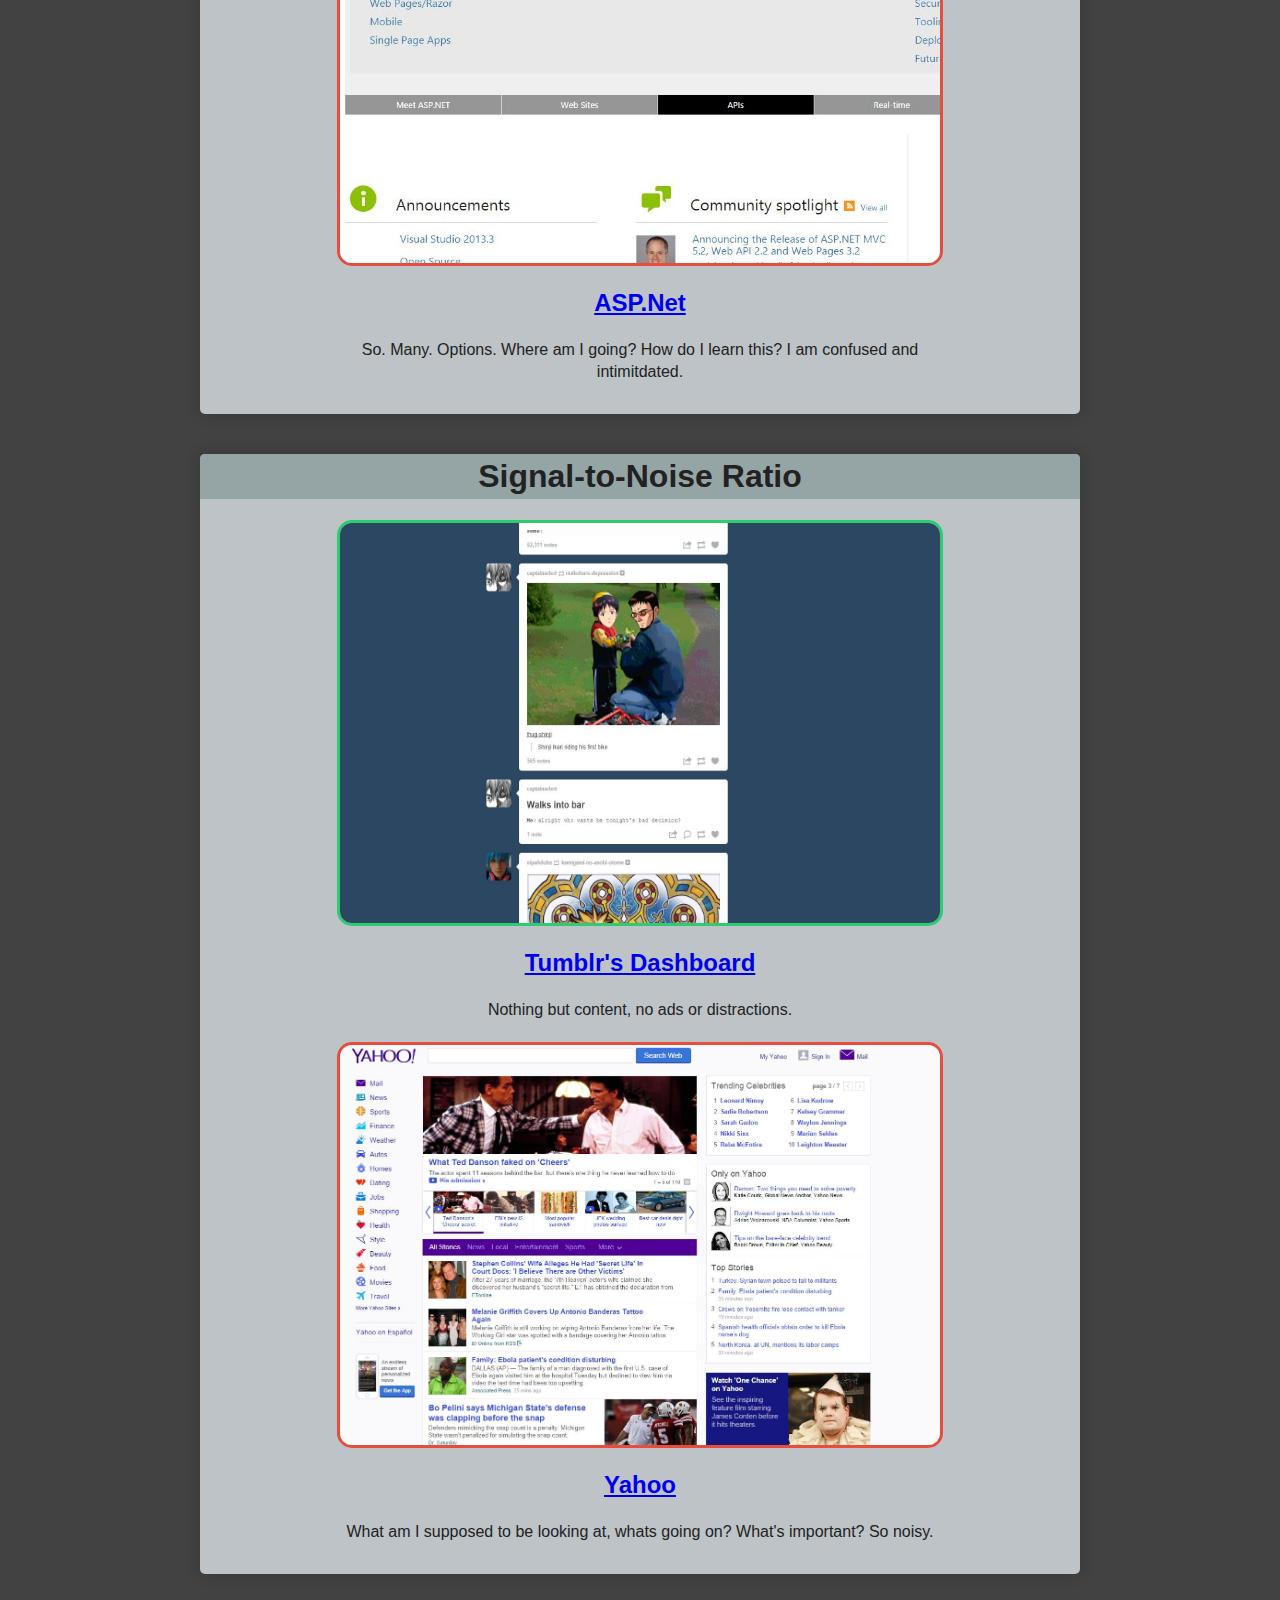
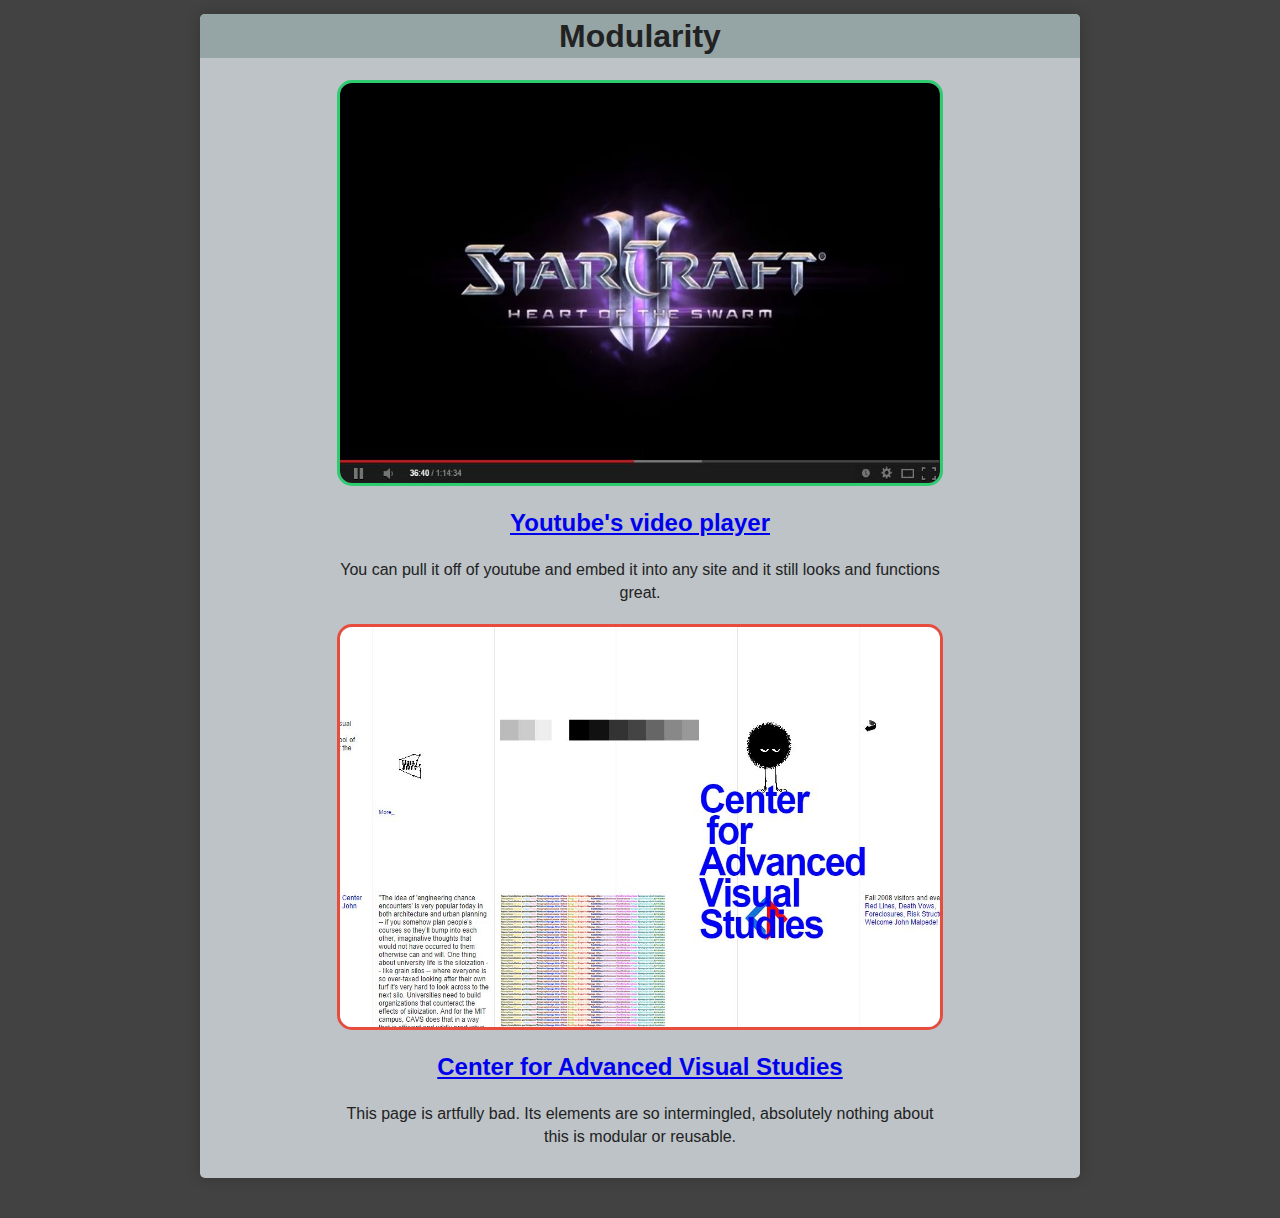
==== commit 2a408eb7: "added sketches for WoF wireframes" ====
--- a/Week5/Homework/index.html
+++ b/Week5/Homework/index.html
@@ -22,7 +22,7 @@
         <article class="design-principle">
           <h1>Affordance</h1>
 
-          <img class="good" src="img/nightmare.jpg" />
+          <img class="good" src="img/nightmare.JPG" />
           <h2>
             <a href="http://www.nightmarejs.org/">
               Nightmare.js
@@ -32,7 +32,7 @@
             The purpose of this site is to demonstrate the functionality of the js library. It does this splendidly by highlighting the code samples from the rest of the text and formatting them to optimally display the demo code.
           </p>
 
-          <img class="bad" src="img/mfstephen.jpg" />
+          <img class="bad" src="img/mfstephen.JPG" />
           <h2>
             <a href="http://mfstephens.com/">
               mfstephens.com
@@ -47,7 +47,7 @@
         <article class="design-principle">
           <h1>Chunking</h1>
 
-          <img class="good" src="img/panda.jpg" />
+          <img class="good" src="img/panda.JPG" />
           <h2>
             <a href="http://usepanda.com/app/">
               Panda
@@ -57,7 +57,7 @@
             Different websites feeds are well seperated and more space is afforded to websites that deliver visual content.
           </p>
 
-          <img class="bad" src="img/blog.jpg" />
+          <img class="bad" src="img/blog.JPG" />
           <h2>
             <a href="https://blog.rajivm.com/mailgun-forwarding-spam.html">
               blog.rajivm.com
@@ -72,7 +72,7 @@
         <article class="design-principle">
           <h1>Hick's Law</h1>
 
-          <img class="good" src="img/evan.jpg" />
+          <img class="good" src="img/evan.JPG" />
           <h2>
             <a href="http://evanhahn.com">
               Evan Hahn (dot) com
@@ -82,7 +82,7 @@
             Evan's site has 3 navigational options, beautifully, stupidly simple.
           </p>
 
-          <img class="bad" src="img/asp.jpg" />
+          <img class="bad" src="img/asp.JPG" />
           <h2>
             <a href="http://www.asp.net/">
               ASP.Net
@@ -97,7 +97,7 @@
         <article class="design-principle">
           <h1>Signal-to-Noise Ratio</h1>
 
-          <img class="good" src="img/tumblr.jpg" />
+          <img class="good" src="img/tumblr.JPG" />
           <h2>
             <a href="https://www.tumblr.com/dashboard">
               Tumblr's Dashboard
@@ -107,7 +107,7 @@
             Nothing but content, no ads or distractions.
           </p>
 
-          <img class="bad" src="img/yahoo.jpg" />
+          <img class="bad" src="img/yahoo.JPG" />
           <h2>
             <a href="https://www.yahoo.com/">
               Yahoo
@@ -122,7 +122,7 @@
         <article class="design-principle">
           <h1>Modularity</h1>
 
-          <img class="good" src="img/youtube.jpg" />
+          <img class="good" src="img/youtube.JPG" />
           <h2>
             <a href=" www.youtube.com">
               Youtube's video player
@@ -132,7 +132,7 @@
             You can pull it off of youtube and embed it into any site and it still looks and functions great.
           </p>
 
-          <img class="bad" src="img/disgusting.jpg" />
+          <img class="bad" src="img/disgusting.JPG" />
           <h2>
             <a href="http://cavs.mit.edu/">
               Center for Advanced Visual Studies
